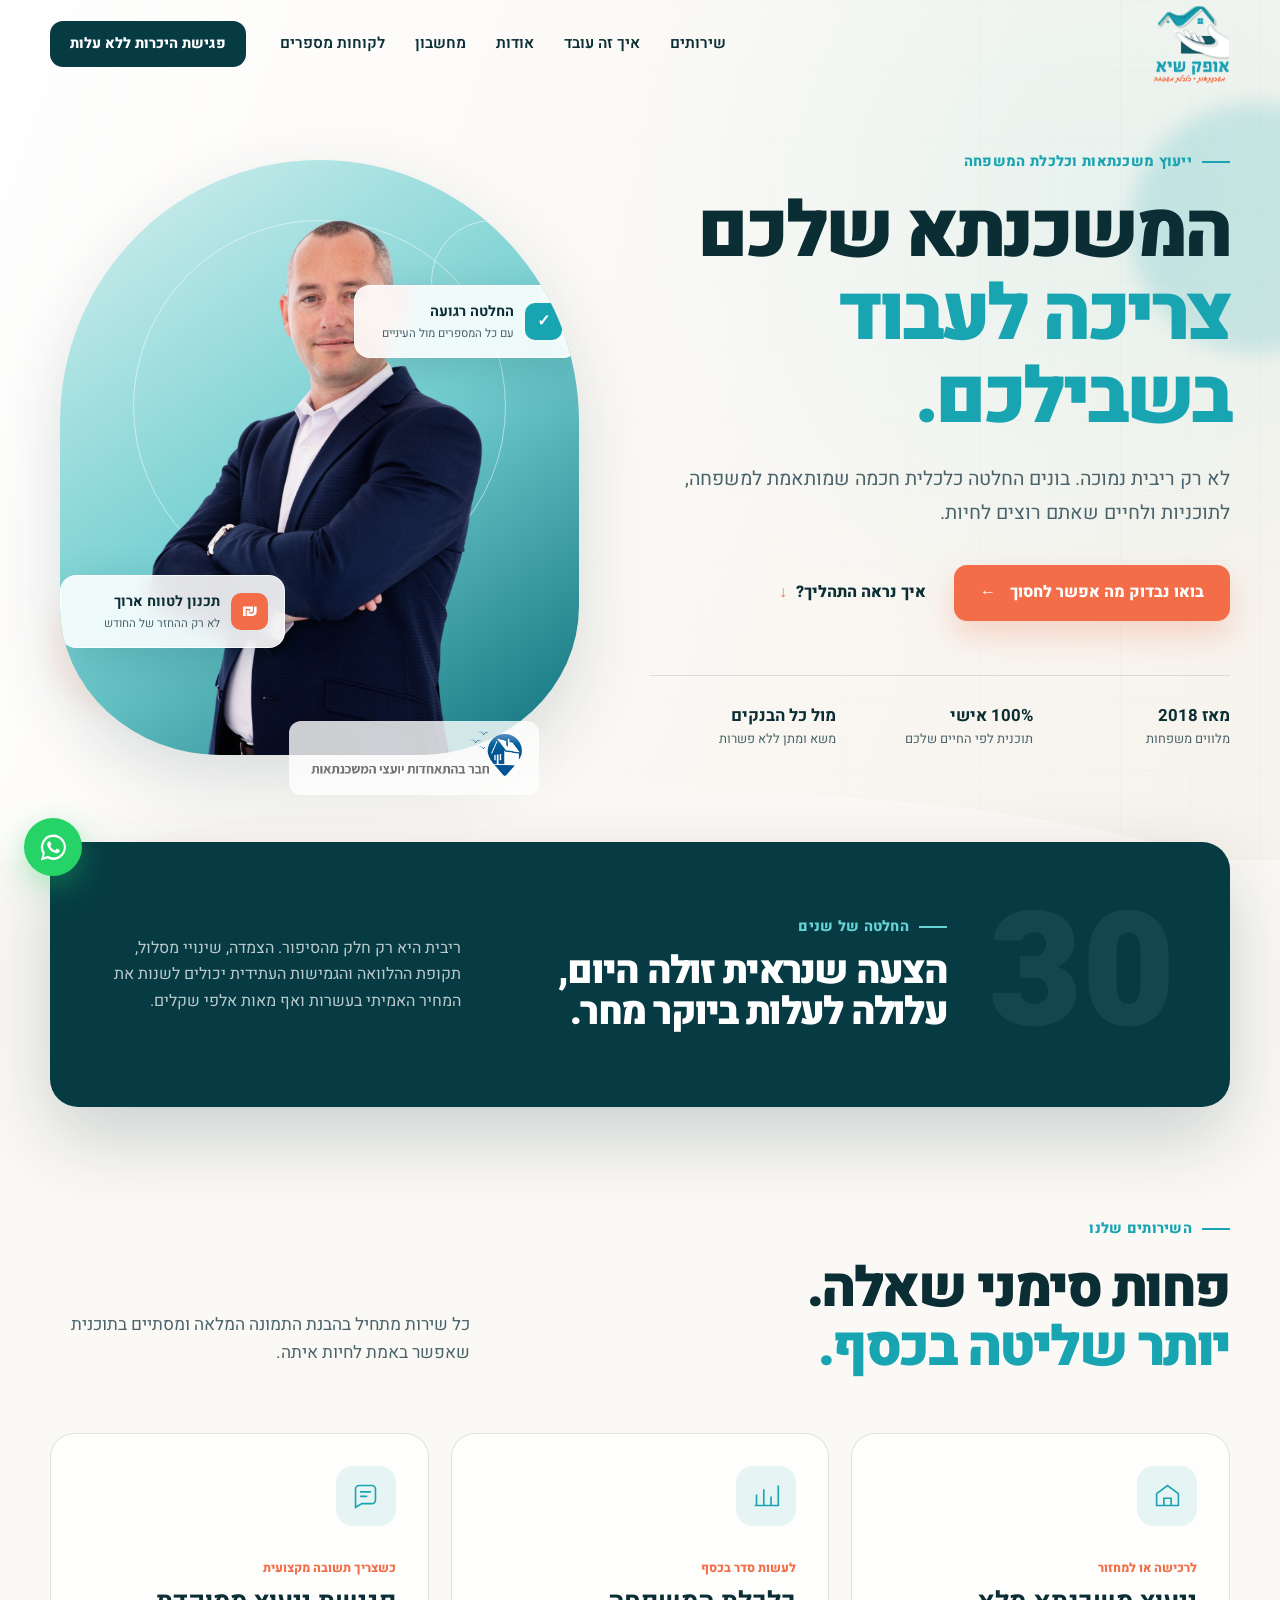
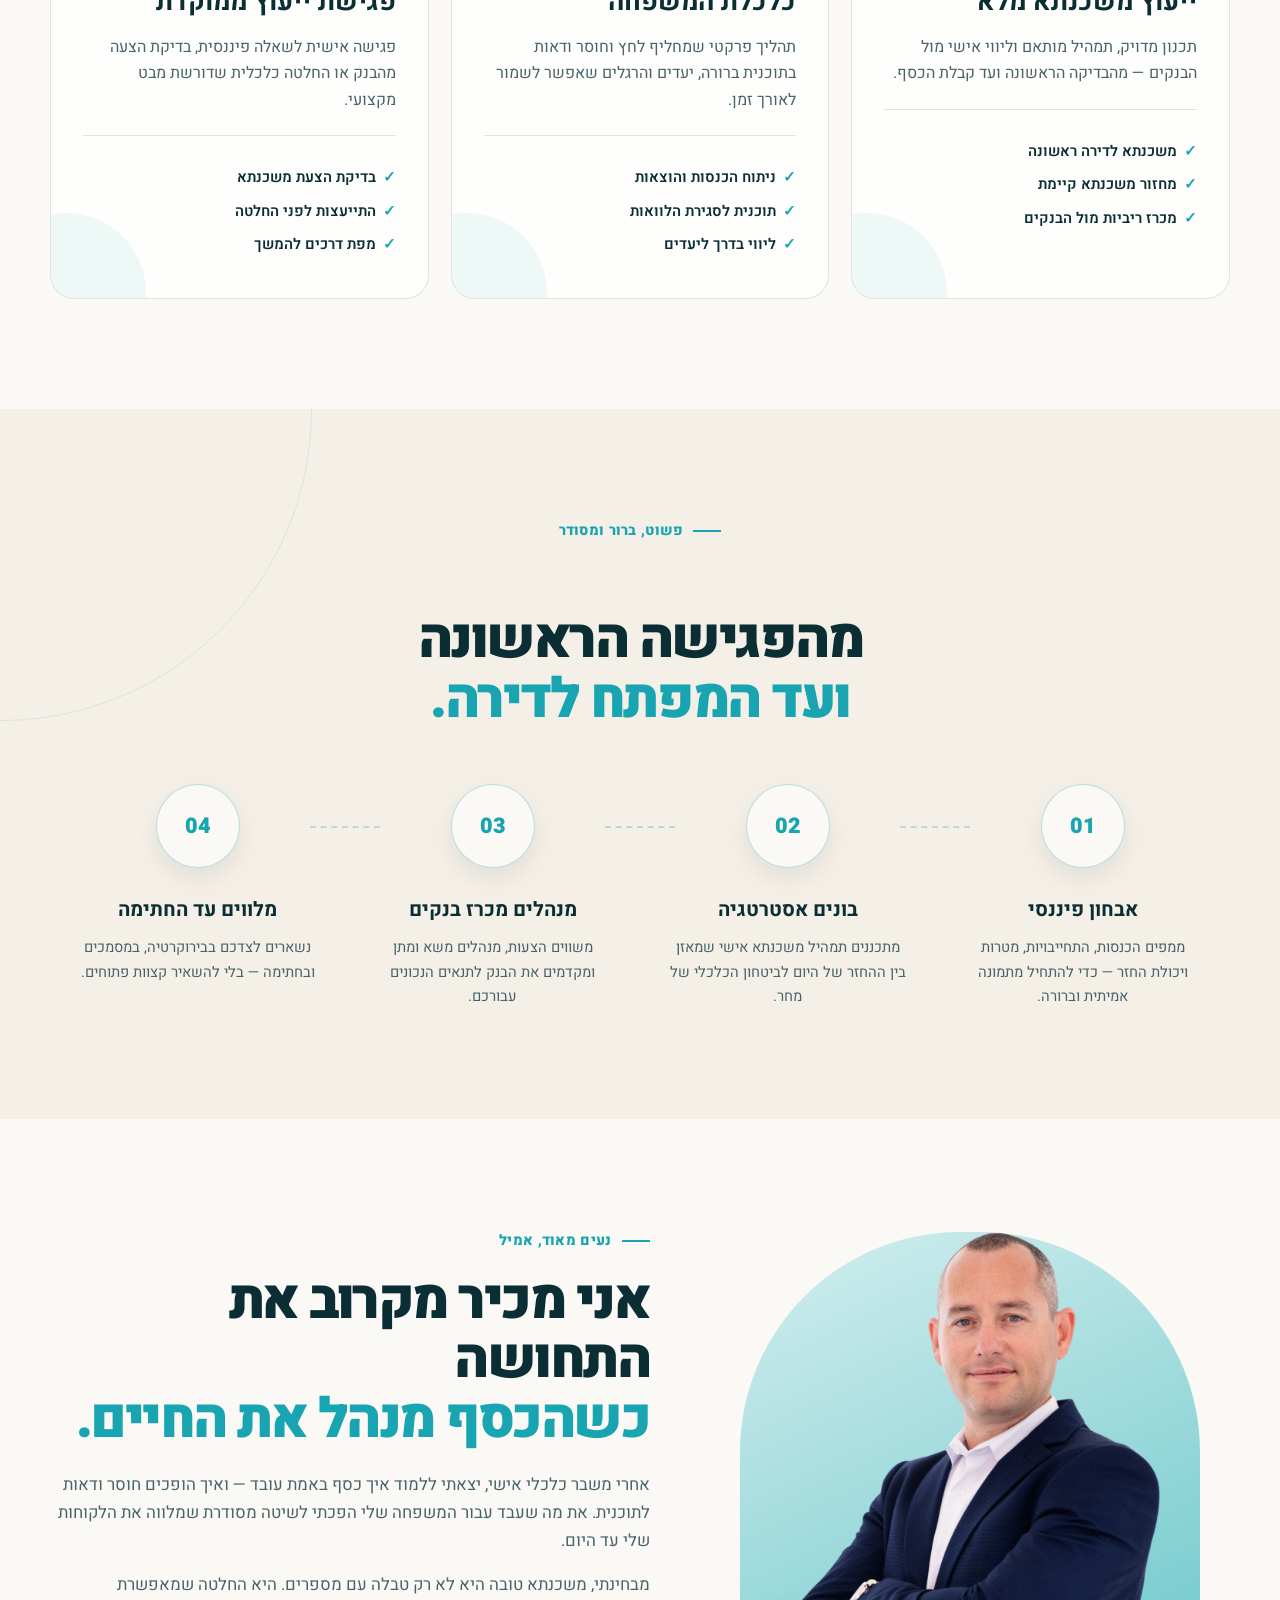
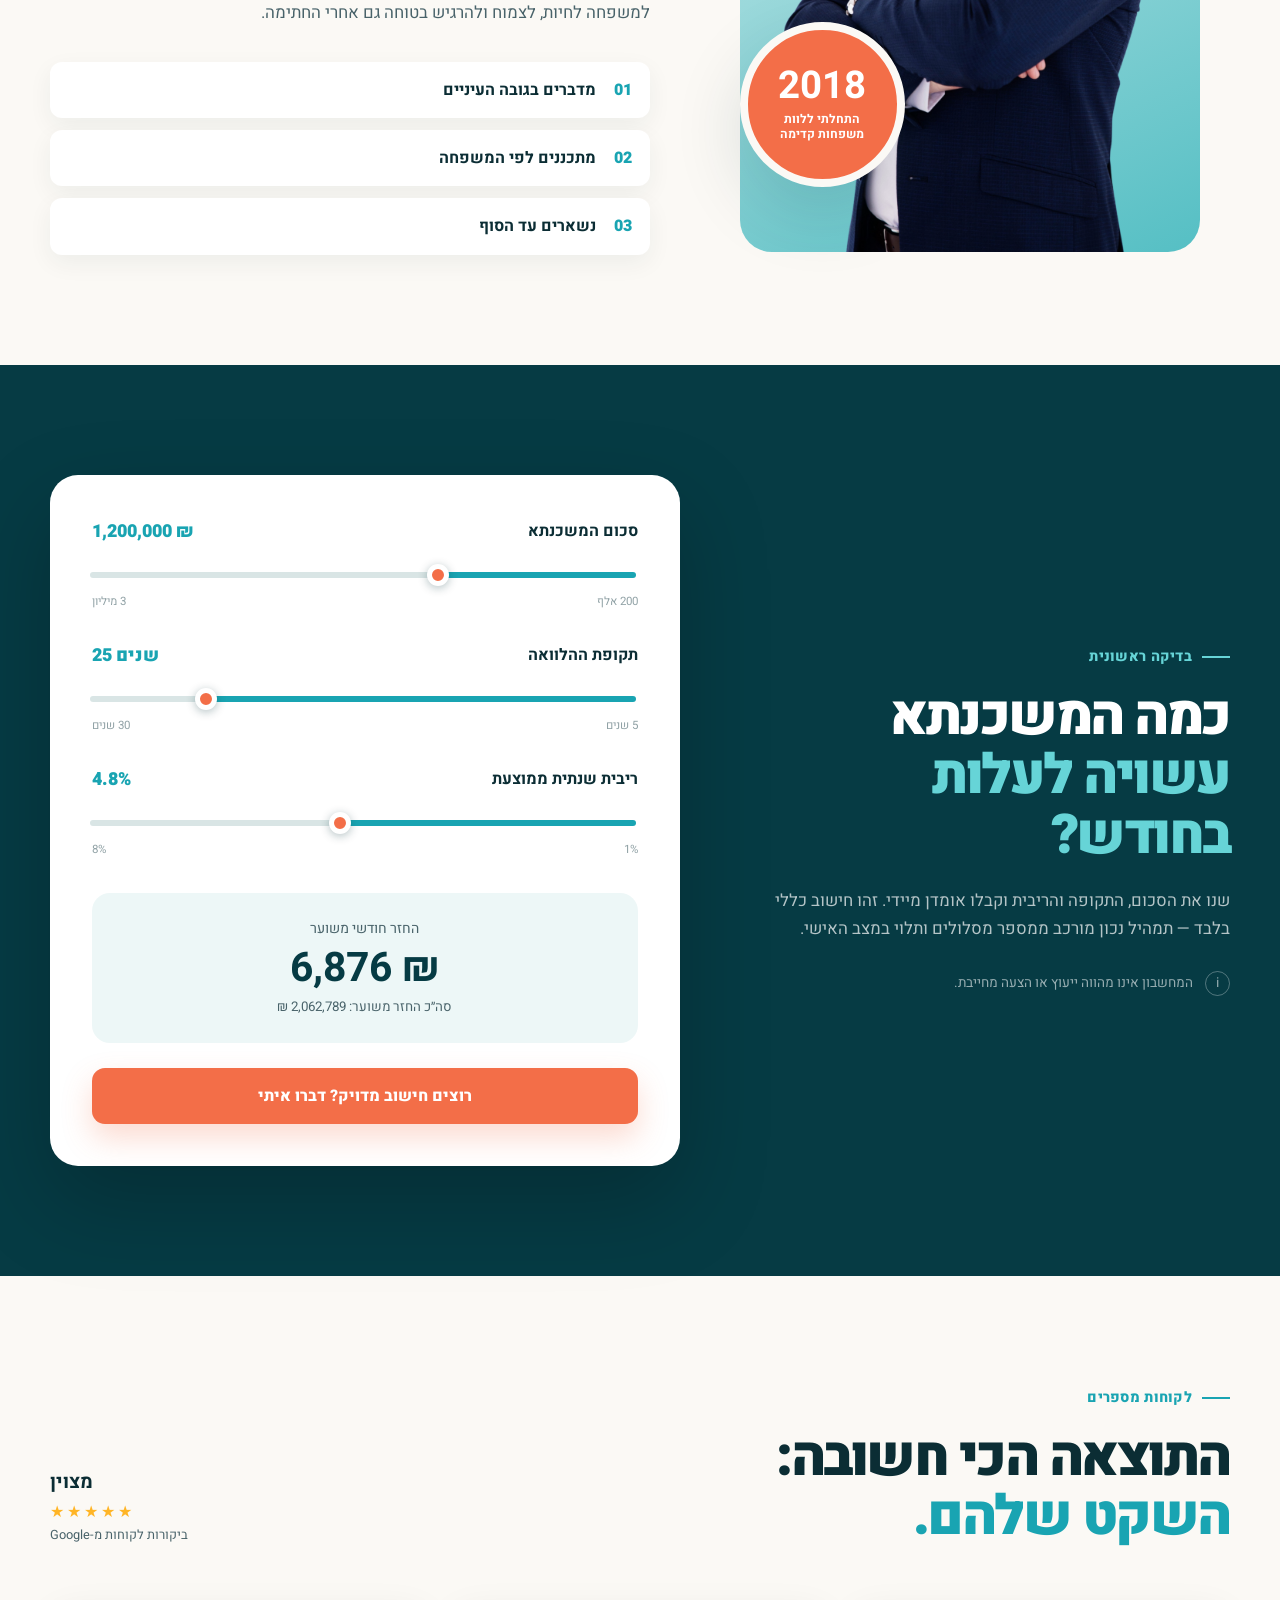
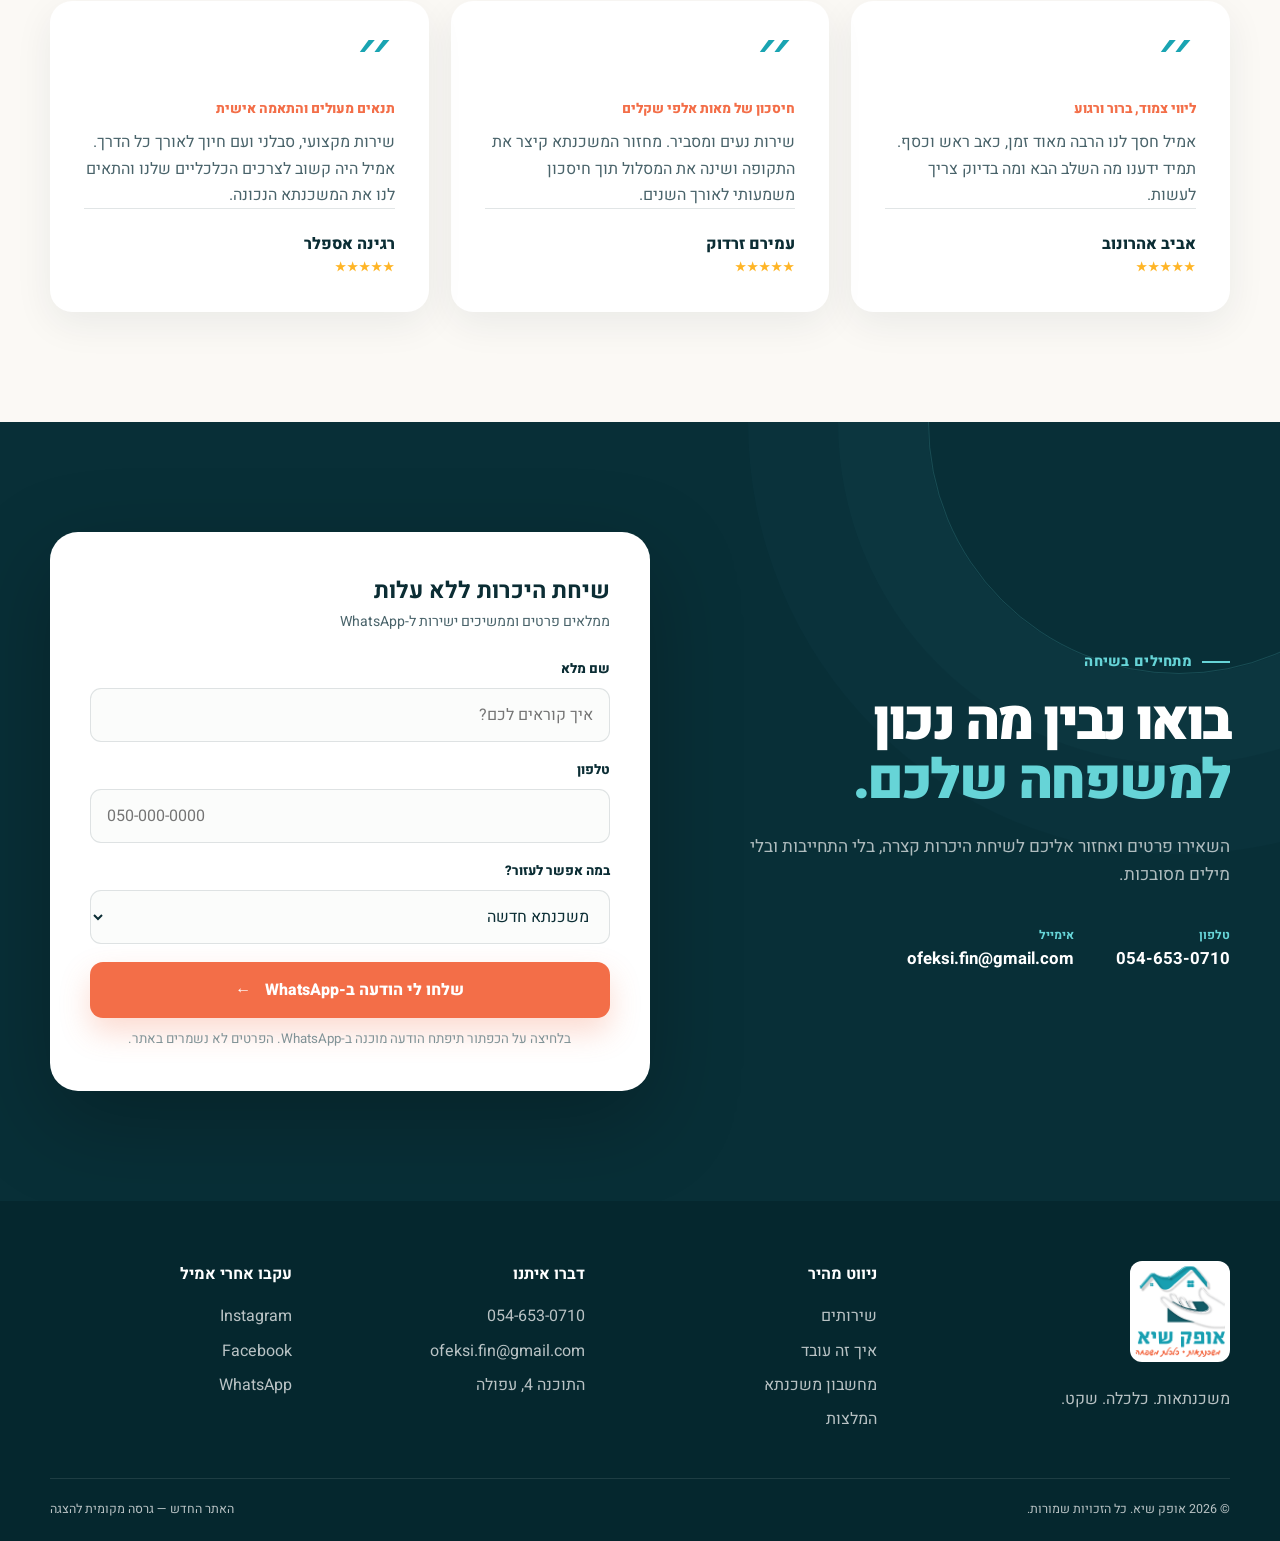
==== index.html @ 9e72f7cd "Create Ofek Si website redesign Co-authored-by: Copilot <223556219+Copilot@users.noreply.github.com>" ====
<!doctype html>
<html lang="he" dir="rtl">
<head>
  <meta charset="utf-8">
  <meta name="viewport" content="width=device-width, initial-scale=1">
  <meta http-equiv="refresh" content="0; url=v1/">
  <title>אופק שיא — גרסה חדשה</title>
  <script>window.location.replace("v1/");</script>
</head>
<body>
  <p><a href="v1/">מעבר לאתר אופק שיא</a></p>
</body>
</html>
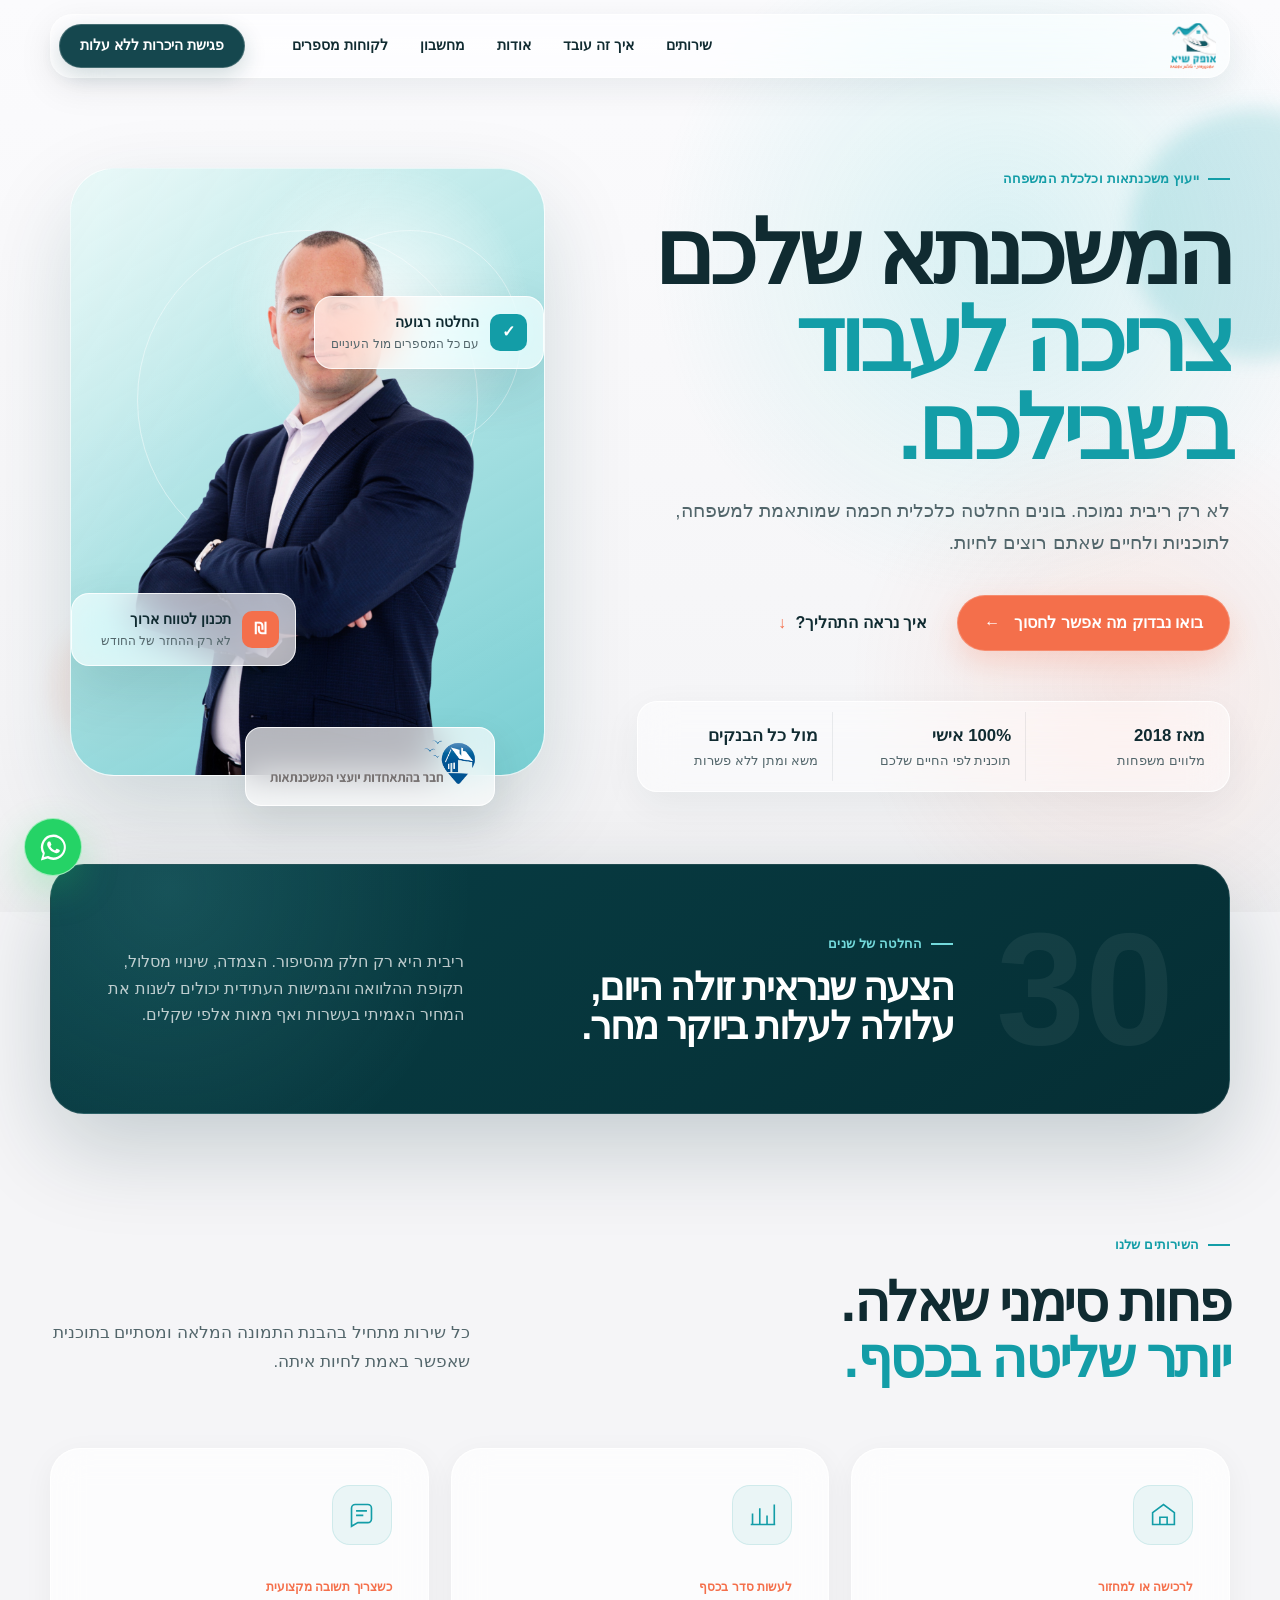
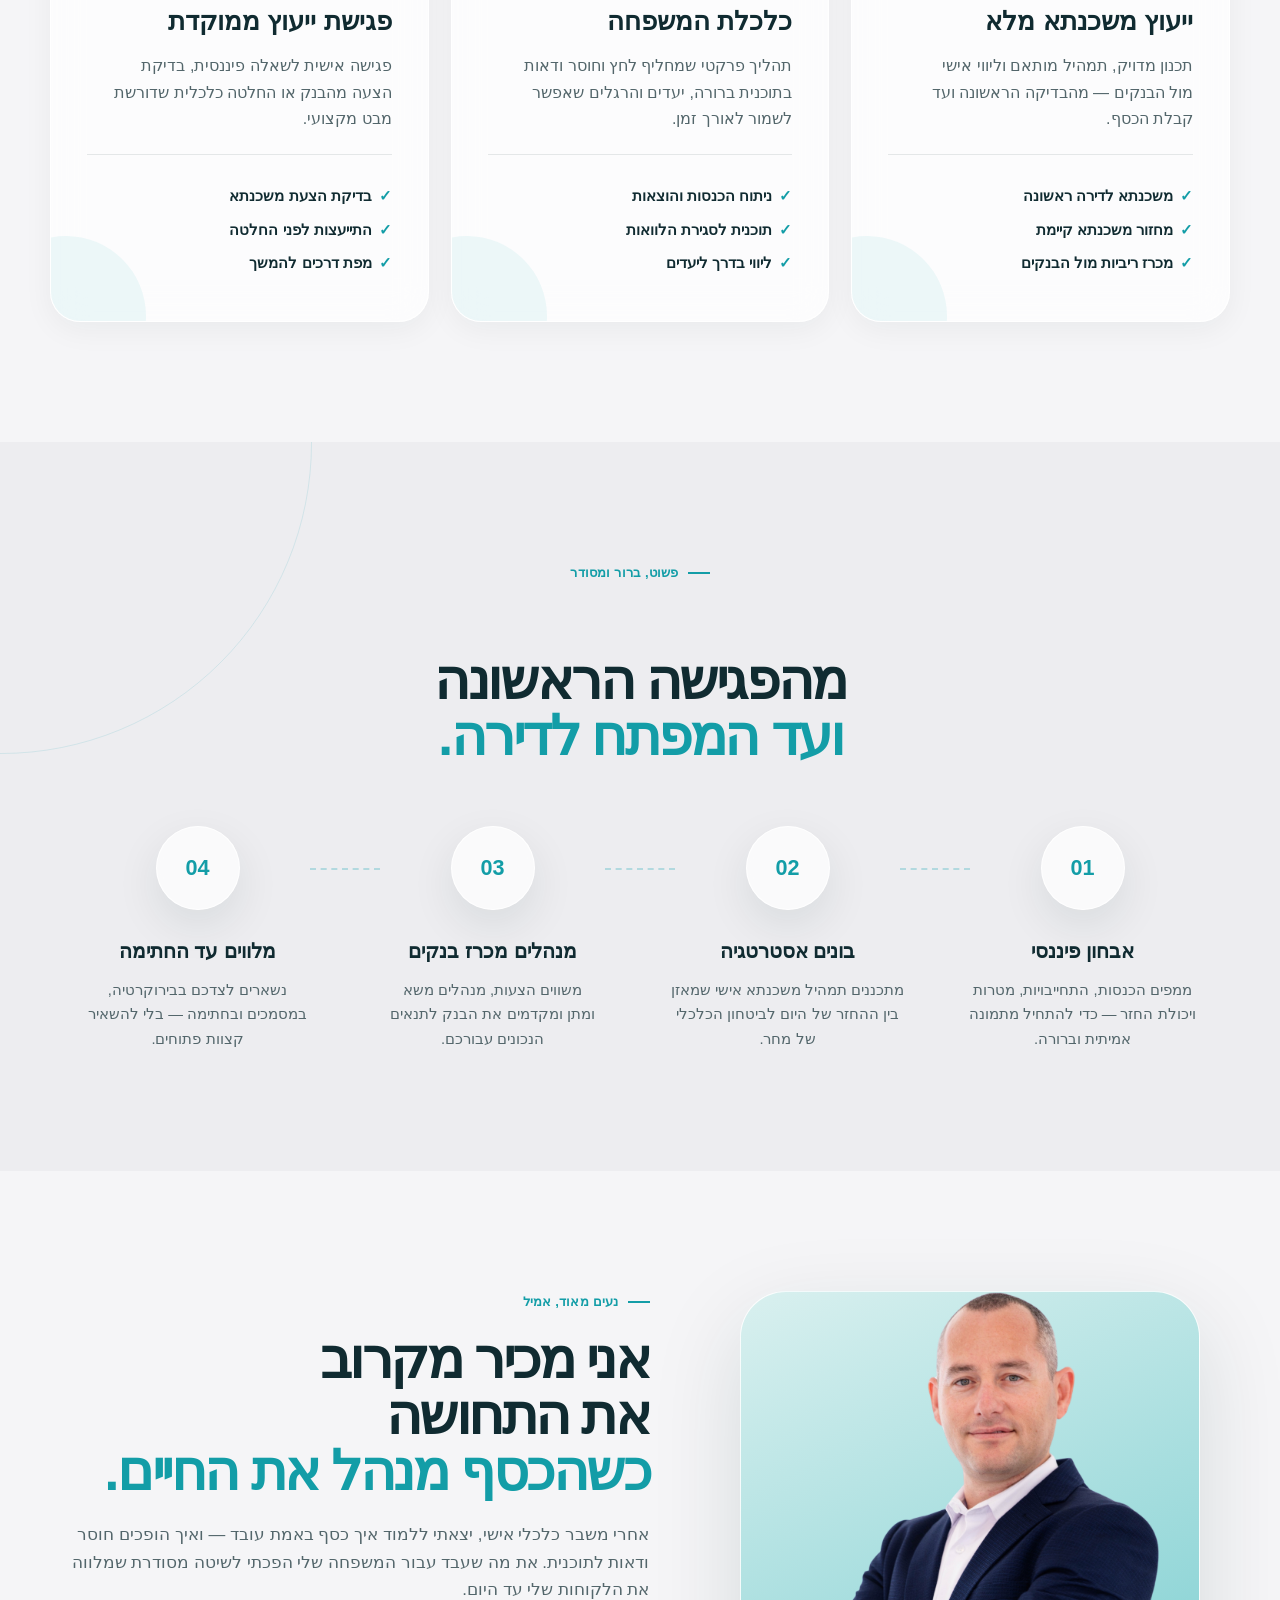
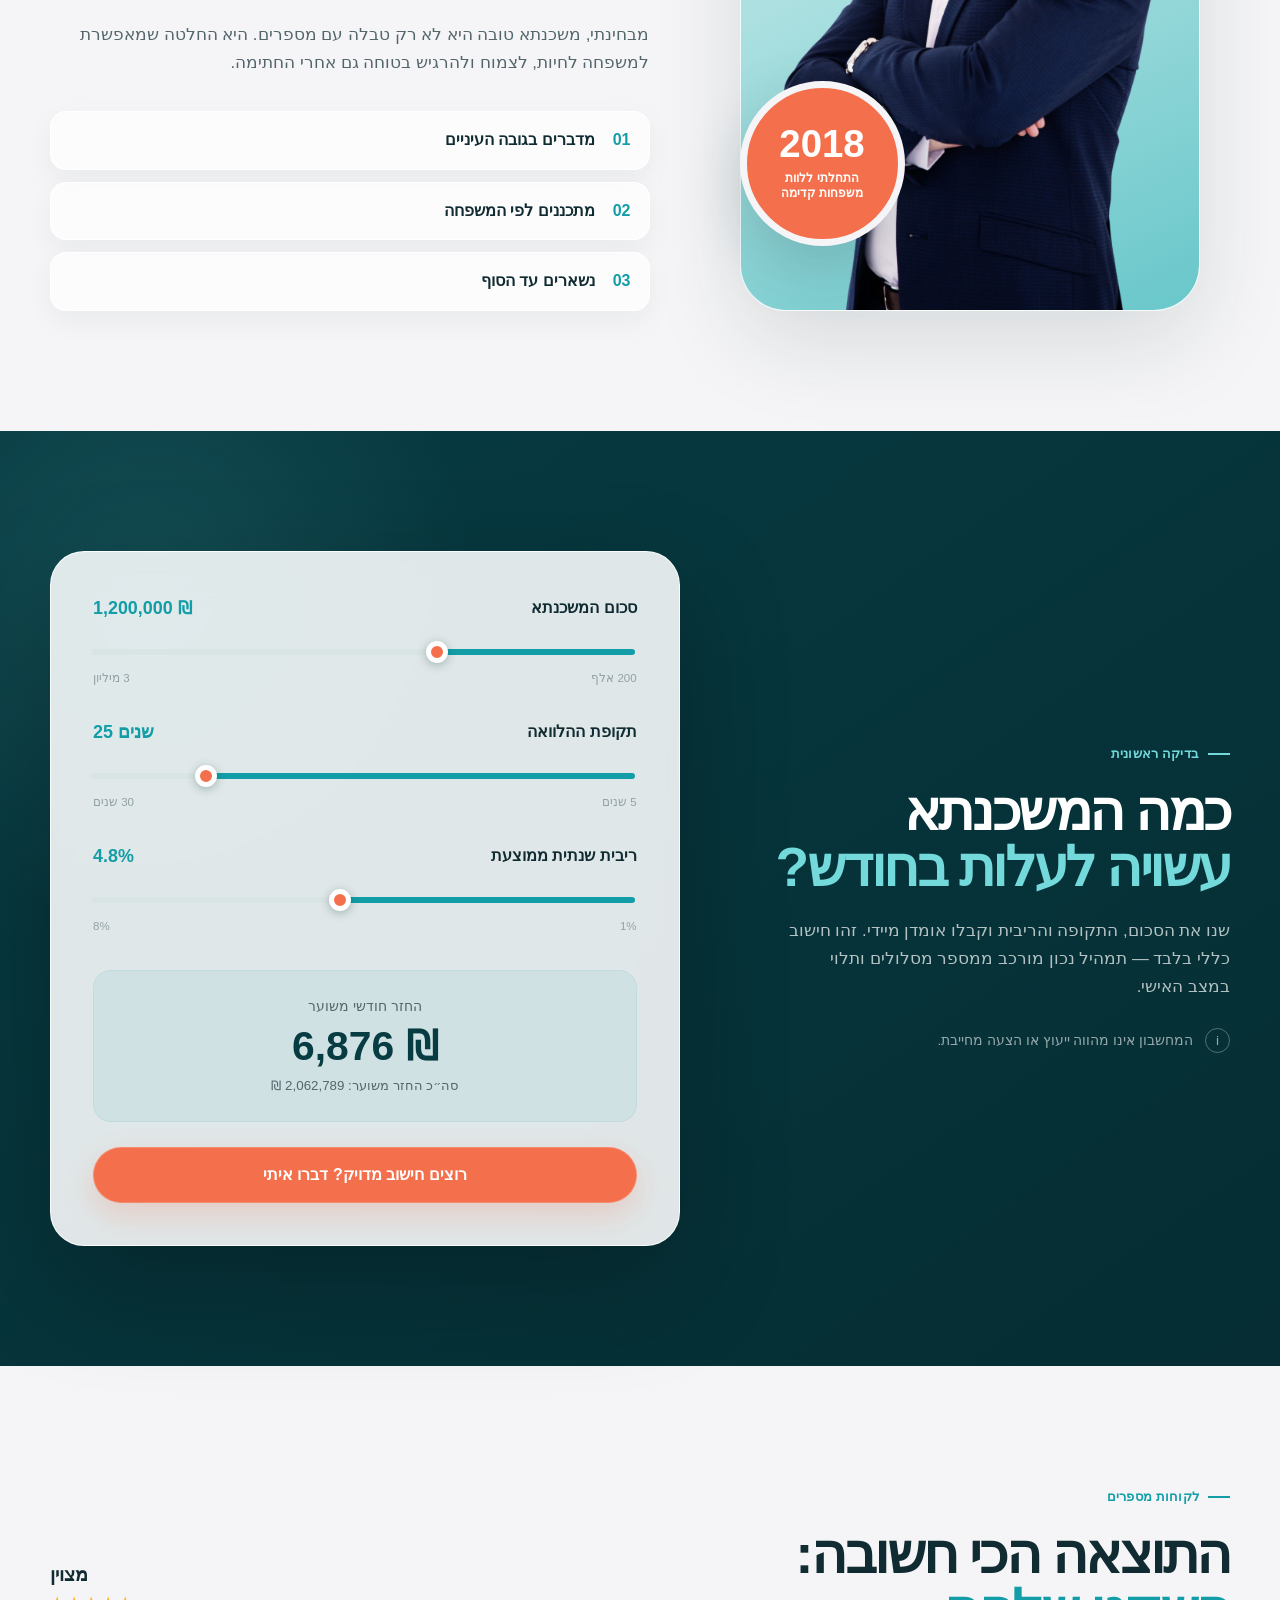
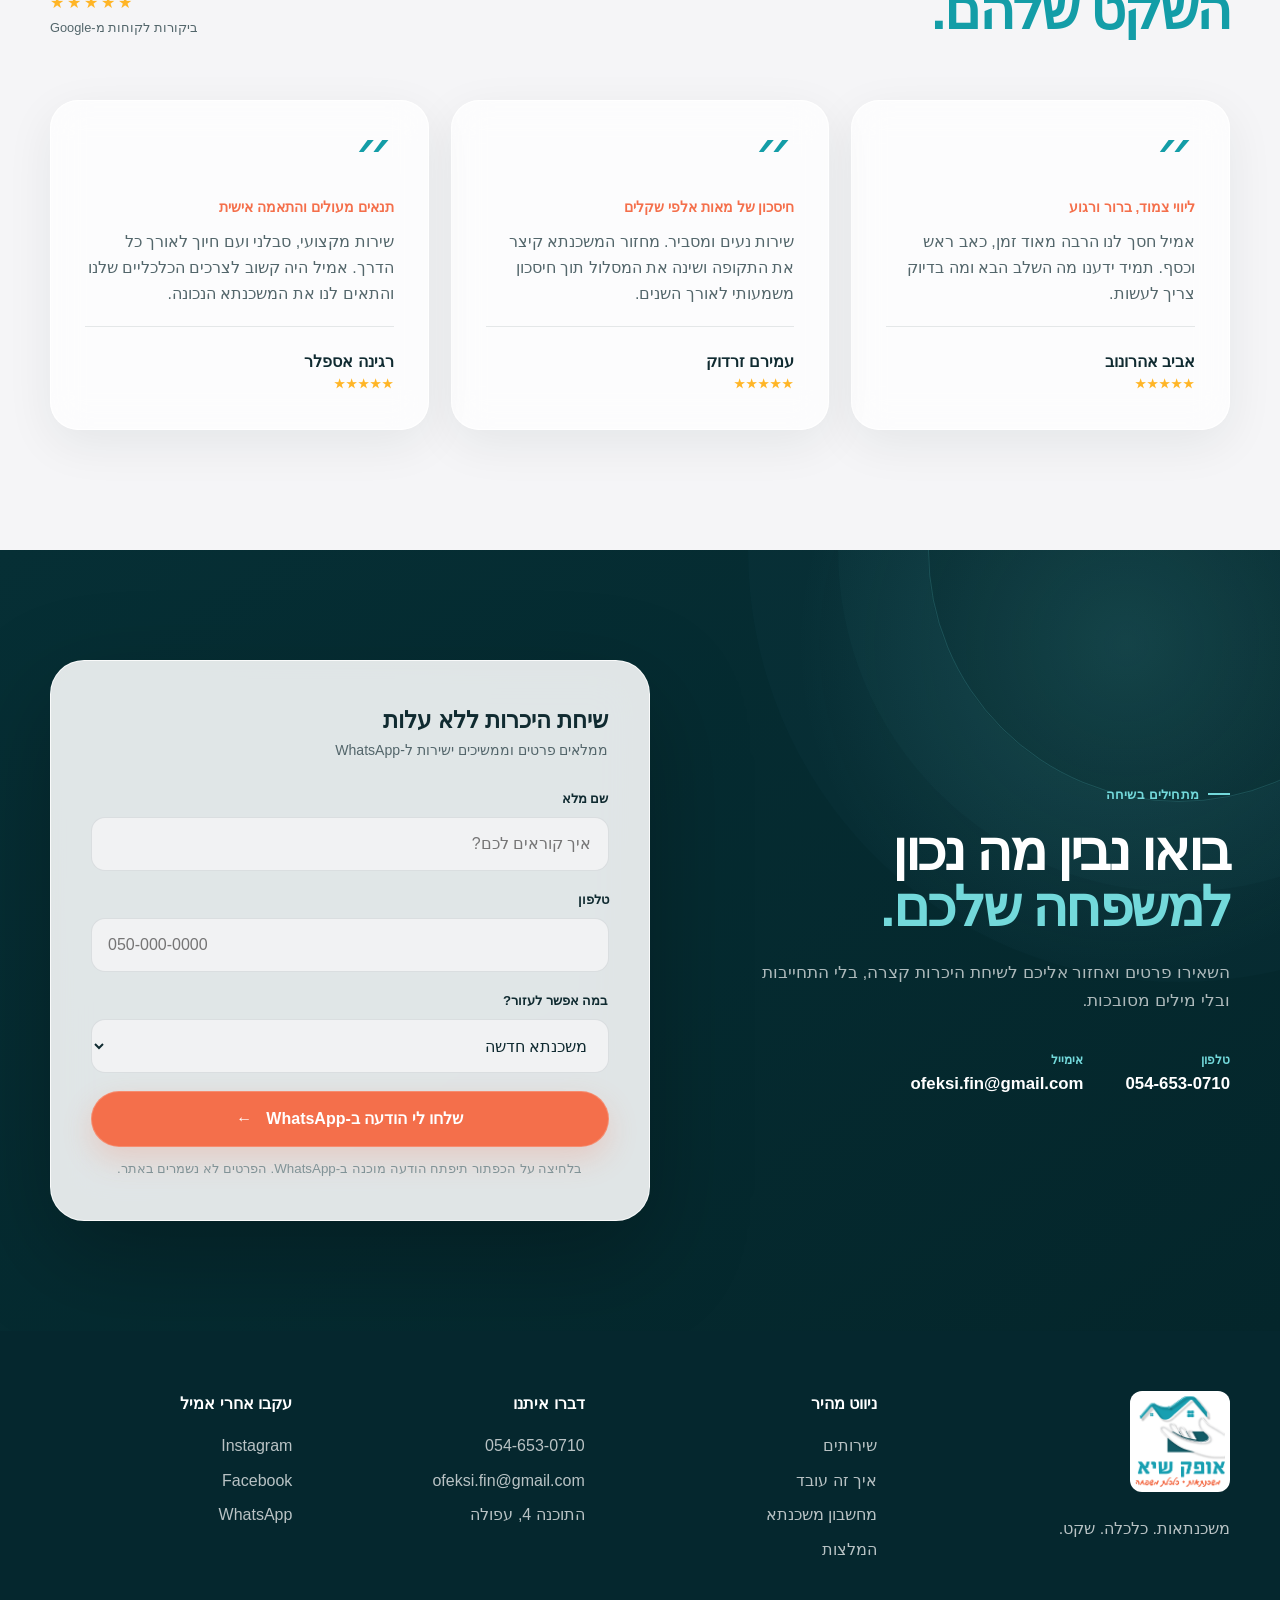
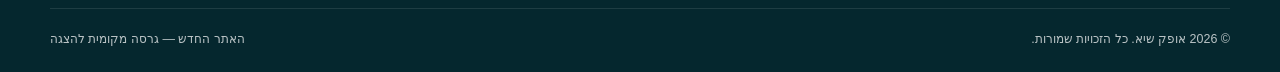
==== commit a0344509: "Add Apple-inspired website design v2 Co-authored-by: Copilot <223556219+Copilot@users.noreply.github" ====
--- a/index.html
+++ b/index.html
@@ -3,11 +3,11 @@
 <head>
   <meta charset="utf-8">
   <meta name="viewport" content="width=device-width, initial-scale=1">
-  <meta http-equiv="refresh" content="0; url=v1/">
+  <meta http-equiv="refresh" content="0; url=v2/">
   <title>אופק שיא — גרסה חדשה</title>
-  <script>window.location.replace("v1/");</script>
+  <script>window.location.replace("v2/");</script>
 </head>
 <body>
-  <p><a href="v1/">מעבר לאתר אופק שיא</a></p>
+  <p><a href="v2/">מעבר לאתר אופק שיא</a></p>
 </body>
 </html>
